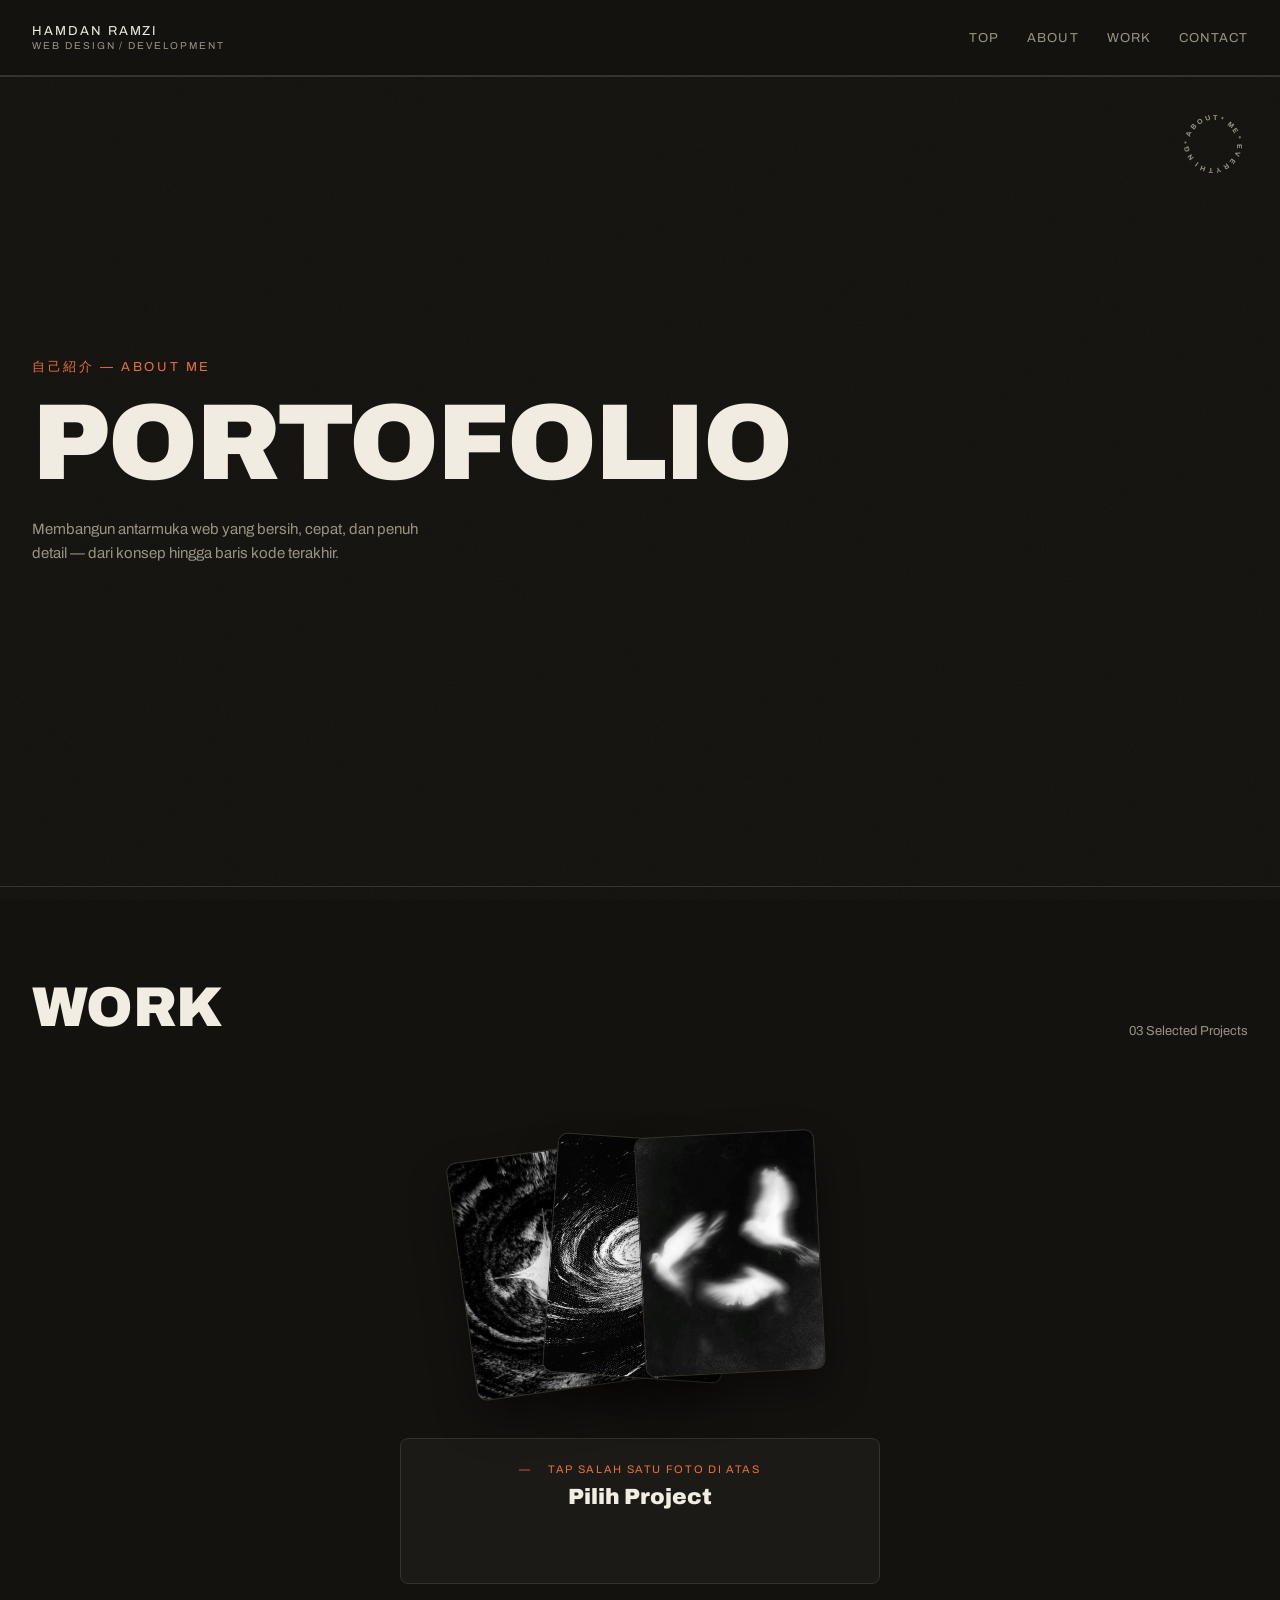
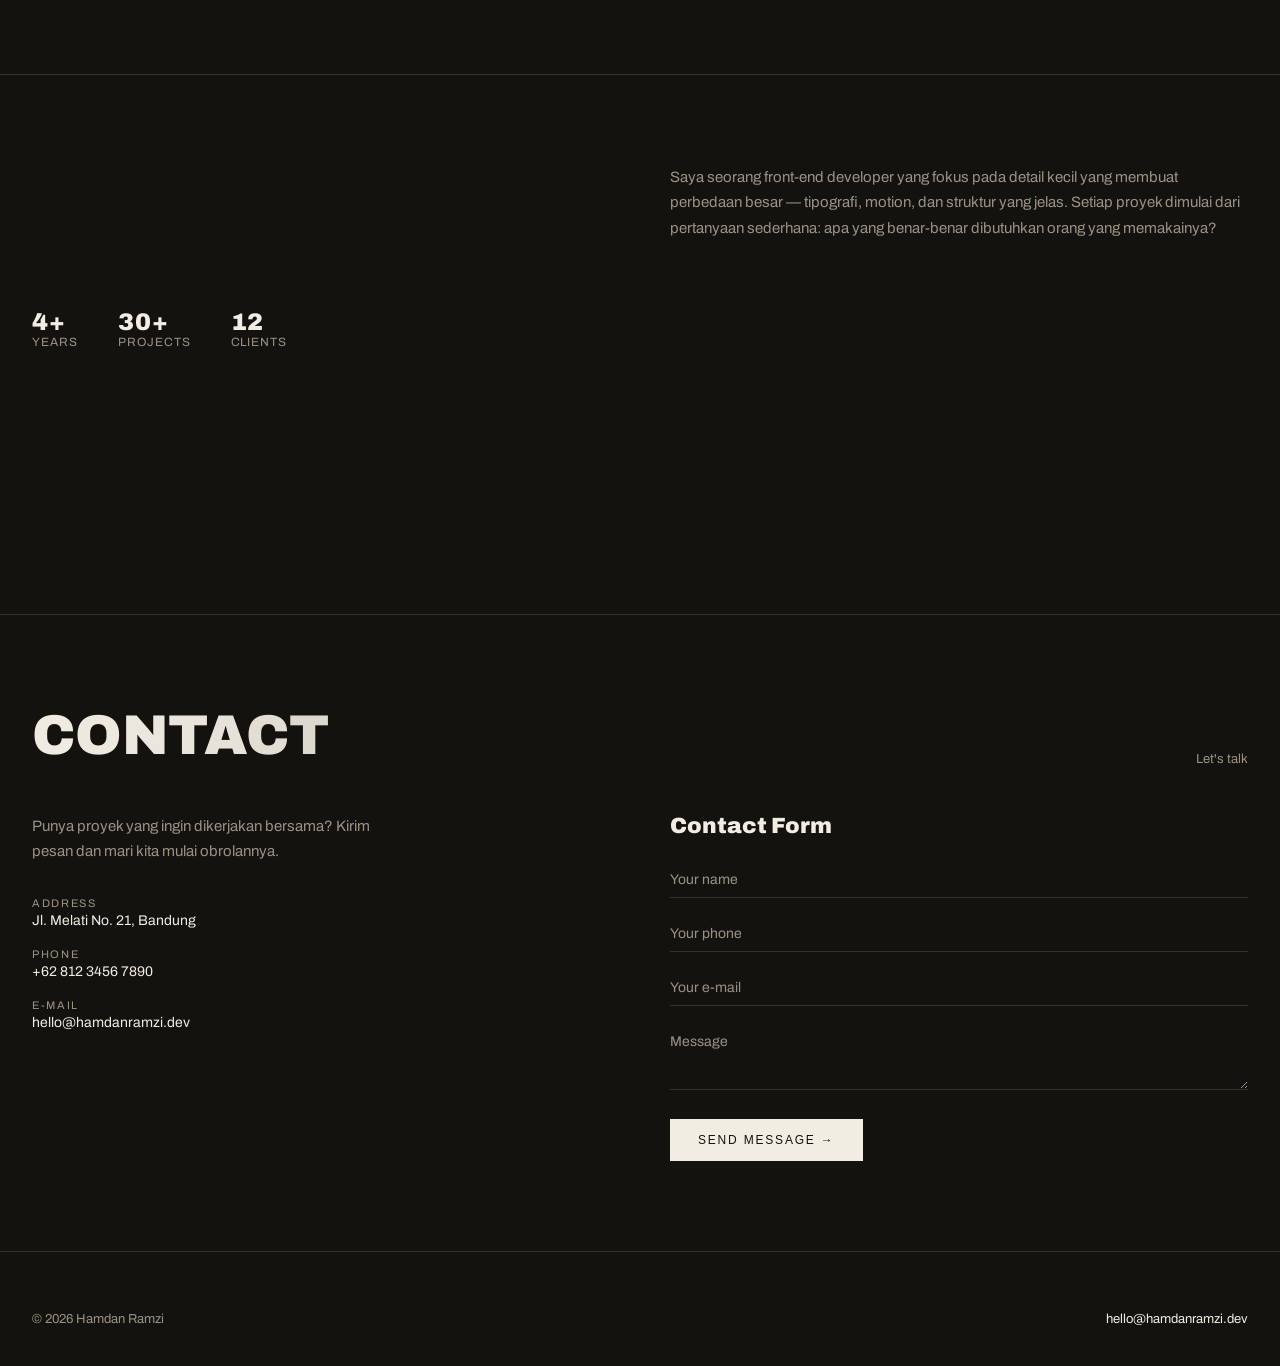
==== index.html @ 21cfcdb8 "Update index.html" ====
<!DOCTYPE html>
<html lang="id">
<head>
<meta charset="UTF-8">
<meta name="viewport" content="width=device-width, initial-scale=1.0">
<title>Portofolio — Hamdan Ramzi</title>
<link rel="stylesheet" href="style.css">
<script src="https://cdnjs.cloudflare.com/ajax/libs/gsap/3.12.5/gsap.min.js"></script>
<script src="splittext.js"></script>
</head>
<body>
<div class="noise"></div>

<header>
  <div class="logo">HAMDAN RAMZI<span>Web Design / Development</span></div>
  <nav>
    <a href="#top">Top</a>
    <a href="#about">About</a>
    <a href="#work">Work</a>
    <a href="#contact">Contact</a>
  </nav>
</header>

<main>

<section id="top" class="hero">
  <div class="circular-text" id="heroCircular"></div>
  <div class="kicker">自己紹介 — About Me</div>
  <h1 id="splitPortofolio">PORTOFOLIO</h1>
  <p>Membangun antarmuka web yang bersih, cepat, dan penuh detail — dari konsep hingga baris kode terakhir.</p>
</section>

<section id="work">
  <div class="section-head">
    <h2 id="splitWork">WORK</h2>
    <div class="count">03 Selected Projects</div>
  </div>

  <div class="bounceCardsContainer">
    <div class="card" data-title="Nootspaces" data-desc="Media website untuk mendokumentasikan pemikiran dan ide, dengan estetika modern yang mencerminkan gaya media minimalis." data-year="2026" data-type="Design & Development">
      <img class="image" src="1.jpg" alt="Nootspaces">
    </div>
    <div class="card" data-title="Studio Archive" data-desc="Arsip proyek studio, disusun rapi dengan navigasi yang jelas dan fokus pada tipografi." data-year="2025" data-type="Development">
      <img class="image" src="2.jpg" alt="Studio Archive">
    </div>
    <div class="card" data-title="Monoline" data-desc="Eksplorasi desain visual bertema garis tunggal (monoline), sederhana dan penuh detail." data-year="2025" data-type="Design">
      <img class="image" src="3.jpg" alt="Monoline">
    </div>
  </div>

  <div class="work-caption" id="workCaption">
    <div class="wc-meta">
      <span id="wcYear">—</span>
      <span id="wcType">Tap salah satu foto di atas</span>
    </div>
    <h3 id="wcTitle">Pilih Project</h3>
    <p id="wcDesc" class="typewrite"></p>
  </div>
</section>

<section id="about" class="about">
  <div>
    <div class="big-num" id="splitNum">23</div>
    <div class="about-stats">
      <div><strong>4+</strong>Years</div>
      <div><strong>30+</strong>Projects</div>
      <div><strong>12</strong>Clients</div>
    </div>
  </div>
  <p>Saya seorang front-end developer yang fokus pada detail kecil yang membuat perbedaan besar — tipografi, motion, dan struktur yang jelas. Setiap proyek dimulai dari pertanyaan sederhana: apa yang benar-benar dibutuhkan orang yang memakainya?</p>
</section>

<section id="contact">
  <div class="section-head">
    <h2 id="splitContact">CONTACT</h2>
    <div class="count">Let's talk</div>
  </div>
  <div class="contact-grid">
    <div>
      <p class="desc">Punya proyek yang ingin dikerjakan bersama? Kirim pesan dan mari kita mulai obrolannya.</p>
      <div class="info-block"><label>Address</label><div>Jl. Melati No. 21, Bandung</div></div>
      <div class="info-block"><label>Phone</label><div>+62 812 3456 7890</div></div>
      <div class="info-block"><label>E-mail</label><div>hello@hamdanramzi.dev</div></div>
    </div>
    <div class="form">
      <h3>Contact Form</h3>
      <form action="#" method="post">
        <div class="field"><input type="text" name="name" placeholder="Your name"></div>
        <div class="field"><input type="tel" name="phone" placeholder="Your phone"></div>
        <div class="field"><input type="email" name="email" placeholder="Your e-mail"></div>
        <div class="field"><textarea name="message" rows="3" placeholder="Message"></textarea></div>
        <button type="submit" class="send-btn">Send Message →</button>
      </form>
    </div>
  </div>
</section>

</main>

<footer>
  <div>© 2026 Hamdan Ramzi</div>
  <a href="mailto:hello@hamdanramzi.dev">hello@hamdanramzi.dev</a>
</footer>

<script src="animasi.js"></script>
<script src="typetext.js"></script>
<script src="circulartext.js"></script>
<script>
  initBounceCards('.bounceCardsContainer', {
    transformStyles: [
      'rotate(-8deg) translate(-90px)',
      'rotate(4deg) translate(0px)',
      'rotate(-3deg) translate(90px)'
    ]
  });

  initCircularText('#heroCircular', {
    text: "EVERYTHING*ABOUT*ME*",
    spinDuration: 20,
    onHover: "speedUp",
    radius: 30
  });

  initSplitText('#splitPortofolio, #splitNum, #splitWork, #splitContact', {
    delay: 50,
    duration: 1.25,
    ease: 'power3.out',
    from: { opacity: 0, y: 40 },
    to: { opacity: 1, y: 0 },
    threshold: 0.1
  });

  document.querySelectorAll('.bounceCardsContainer .card').forEach(function (card) {
    card.addEventListener('click', function () {
      document.getElementById('wcTitle').textContent = card.dataset.title;
      document.getElementById('wcYear').textContent = card.dataset.year;
      document.getElementById('wcType').textContent = card.dataset.type;
      typeOnce(document.getElementById('wcDesc'), card.dataset.desc, 25);
    });
  });
</script>

</body>
</html>
---- style.css ----
@import url('https://fonts.googleapis.com/css2?family=Archivo:wght@400;600;700;900&display=swap');

* { margin:0; padding:0; box-sizing:border-box; }

:root{
  --bg: #14120f;
  --bg-soft: #1c1a16;
  --ink: #f2ede3;
  --ink-dim: #9a9384;
  --accent: #e8703a;
  --line: #35322b;
}

html{ scroll-behavior: smooth; }

body{
  background: var(--bg);
  color: var(--ink);
  font-family: 'Archivo', sans-serif;
  overflow-x:hidden;
}

.noise{
  position:fixed; inset:0; pointer-events:none; opacity:.04; z-index:1;
  background-image: url("data:image/svg+xml,%3Csvg xmlns='http://www.w3.org/2000/svg'%3E%3Cfilter id='n'%3E%3CfeTurbulence type='fractalNoise' baseFrequency='0.9' numOctaves='2'/%3E%3C/filter%3E%3Crect width='100%25' height='100%25' filter='url(%23n)'/%3E%3C/svg%3E");
}

header{
  position:sticky; top:0; z-index:10;
  display:flex; justify-content:space-between; align-items:center;
  padding: 24px 32px;
  background: rgba(20,18,15,0.85);
  backdrop-filter: blur(8px);
  border-bottom:1px solid var(--line);
}

.logo{
  font-size:13px; letter-spacing:.15em; text-transform:uppercase;
}
.logo span{ display:block; font-size:10px; color:var(--ink-dim); margin-top:2px; }

nav{ display:flex; gap:28px; }
nav a{
  color: var(--ink-dim); text-decoration:none; font-size:13px;
  letter-spacing:.08em; text-transform:uppercase;
  transition: color .25s;
}
nav a:hover, nav a.active{ color: var(--accent); }

.hero{
  min-height: 90vh;
  display:flex; flex-direction:column; justify-content:center;
  padding: 40px 32px 80px;
  position:relative;
}

.hero .kicker{
  color: var(--accent); font-size:13px; letter-spacing:.2em;
  text-transform:uppercase; margin-bottom:18px;
}

.hero h1{
  font-family:'Archivo', sans-serif;
  font-weight: 900;
  font-size: clamp(48px, 12vw, 108px);
  line-height: 0.92;
  letter-spacing: -.02em;
  color: var(--ink);
}
.hero h1 em{
  font-style:normal; color: var(--accent);
}

.hero p{
  margin-top: 24px;
  max-width: 420px;
  color: var(--ink-dim);
  font-size: 15px;
  line-height:1.6;
}

main section{ padding: 90px 32px; border-top:1px solid var(--line); min-height: 60vh; }

.section-head{
  display:flex; justify-content:space-between; align-items:flex-end;
  margin-bottom: 48px;
}
.section-head h2{
  font-family:'Archivo', sans-serif;
  font-weight: 900;
  font-size: clamp(36px, 6vw, 56px);
  letter-spacing:-.01em;
}
.section-head .count{
  color: var(--ink-dim); font-size:13px;
}

.work-grid{
  display:grid; gap: 1px; background: var(--line);
  border:1px solid var(--line);
}

.work-item{
  background: var(--bg);
  padding: 32px;
  display:grid;
  grid-template-columns: 100px 60px 1fr 140px;
  align-items:center;
  gap: 24px;
  cursor:pointer;
  transition: background .3s;
  text-decoration:none;
  color: var(--ink);
}
.work-item:hover{ background: var(--bg-soft); }
.work-item:hover .work-title{ color: var(--accent); transform: translateX(6px); }
.work-item:hover .arrow{ opacity:1; transform:translateX(0); }

.work-num{ color: var(--ink-dim); font-size:13px; }
.work-title{
  font-size: clamp(20px, 3vw, 30px);
  transition: all .3s;
}
.work-meta{
  color: var(--ink-dim); font-size:12px; text-align:right;
  letter-spacing:.05em;
}
.arrow{ opacity:0; transform:translateX(-6px); transition: all .3s; display:inline-block; margin-left:6px; }

.work-thumb{
  width: 100px; height: 70px; object-fit: cover;
  border-radius: 3px; border: 1px solid var(--line);
}
.work-info{ display: contents; }

.about{
  display:grid;
  grid-template-columns: 1fr 1fr;
  gap: 60px;
  align-items:start;
}
.about .big-num{
  font-family:'Archivo', sans-serif;
  font-weight: 900;
  font-size: 140px;
  color: var(--accent);
  line-height:0.8;
}
.about p{ color: var(--ink-dim); line-height:1.7; font-size:15px; }
.about-stats{
  display:flex; gap:40px; margin-top:32px;
}
.about-stats div{ font-size:12px; color:var(--ink-dim); text-transform:uppercase; letter-spacing:.08em; }
.about-stats strong{ display:block; color:var(--ink); font-size:24px; font-family:'Archivo',sans-serif; font-weight:900; }

/* Contact form */
.contact-grid{
  display:grid; grid-template-columns:1fr 1fr; gap:60px; align-items:start;
}
.contact-grid p.desc{ color:var(--ink-dim); line-height:1.7; font-size:15px; max-width:380px; margin-bottom:32px; }
.info-block{ margin-bottom:20px; }
.info-block label{ font-size:11px; letter-spacing:.15em; color:var(--ink-dim); text-transform:uppercase; display:block; margin-bottom:4px; }
.info-block div{ font-size:14px; }

.form h3{ font-size:22px; font-weight:900; margin-bottom:24px; }
.field{ margin-bottom:18px; }
.field input, .field textarea{
  width:100%; background:transparent; border:none; border-bottom:1px solid var(--line);
  color: var(--ink); font-family:'Archivo',sans-serif; font-size:14px; padding:10px 0;
  outline:none;
}
.field input::placeholder, .field textarea::placeholder{ color: var(--ink-dim); }
.field input:focus, .field textarea:focus{ border-color: var(--accent); }
.send-btn{
  margin-top:8px; background: var(--ink); color: var(--bg); border:none;
  padding:14px 28px; font-size:12px; letter-spacing:.15em; text-transform:uppercase;
  cursor:pointer; transition: background .25s;
}
.send-btn:hover{ background: var(--accent); }

footer{
  padding: 60px 32px 40px;
  display:flex; justify-content:space-between; align-items:center;
  color: var(--ink-dim); font-size:13px;
  border-top:1px solid var(--line);
}
footer a{ color: var(--ink); text-decoration:none; }

/* Bounce cards showcase */
.bounceCardsContainer{
  position: relative;
  margin: 80px auto 40px;
  height: 280px;
}
.bounceCardsContainer .card{
  position: absolute;
  top: 50%; left: 50%;
  width: 180px; height: 240px;
  margin-top: -120px; margin-left: -90px;
  border-radius: 10px;
  overflow: hidden;
  box-shadow: 0 20px 40px rgba(0,0,0,.4);
  cursor: pointer;
  border: 1px solid var(--line);
}
.bounceCardsContainer .card .image{
  width: 100%; height: 100%; object-fit: cover; display: block;
}

/* Work caption */
.work-caption{
  max-width: 480px;
  margin: 20px auto 0;
  text-align: center;
  padding: 24px;
  border: 1px solid var(--line);
  border-radius: 8px;
  background: var(--bg-soft);
}
.wc-meta{
  display: flex;
  justify-content: center;
  gap: 16px;
  font-size: 11px;
  letter-spacing: .15em;
  text-transform: uppercase;
  color: var(--accent);
  margin-bottom: 10px;
}
.work-caption h3{
  font-size: 22px;
  font-weight: 900;
  margin-bottom: 8px;
}
.work-caption p{
  font-size: 13px;
  color: var(--ink-dim);
  line-height: 1.6;
}

/* Typewrite */
.typewrite{
  min-height: 3.2em;
}
.typewrite .cursor{
  display: inline-block;
  margin-left: 2px;
  animation: blink 0.7s step-end infinite;
}
@keyframes blink{
  50% { opacity: 0; }
}

/* Circular spinning text */
.circular-text{
  position: absolute;
  top: 32px;
  right: 32px;
  width: 70px;
  height: 70px;
  z-index: 5;
}
.circular-text span{
  position: absolute;
  top: 50%;
  left: 50%;
  font-size: 7px;
  font-weight: 700;
  letter-spacing: .05em;
  color: var(--ink-dim);
  text-transform: uppercase;
  transform-origin: 0 0;
}
.circular-text .ct-spin{
  position: relative;
  width: 100%;
  height: 100%;
  animation: ct-rotate linear infinite;
  animation-duration: 20s;
  transition: animation-duration 0.3s ease;
}
@keyframes ct-rotate{
  from { transform: rotate(0deg); }
  to { transform: rotate(360deg); }
}

@media (max-width: 640px){
  .about{ grid-template-columns:1fr; }
  .contact-grid{ grid-template-columns:1fr; }
  .work-item{ grid-template-columns: 70px 1fr; }
  .work-thumb{ width: 70px; height: 50px; }
  .work-num{ display:none; }
  .work-meta{ display:none; }
   nav{ display:none; }
  .bounceCardsContainer{ height: 200px; }
  .bounceCardsContainer .card{ width: 130px; height: 170px; margin-top: -85px; margin-left: -65px; }
  .circular-text{ top: 20px; right: 20px; width: 55px; height: 55px; }
  .circular-text span{ font-size: 6px; }
.circular-text{ top: 20px; right: 20px; width...
.circular-text span{ font-size: 6px; }
}.
  .split-char{
  display: inline-block;
  will-change: transform, opacity;
  }
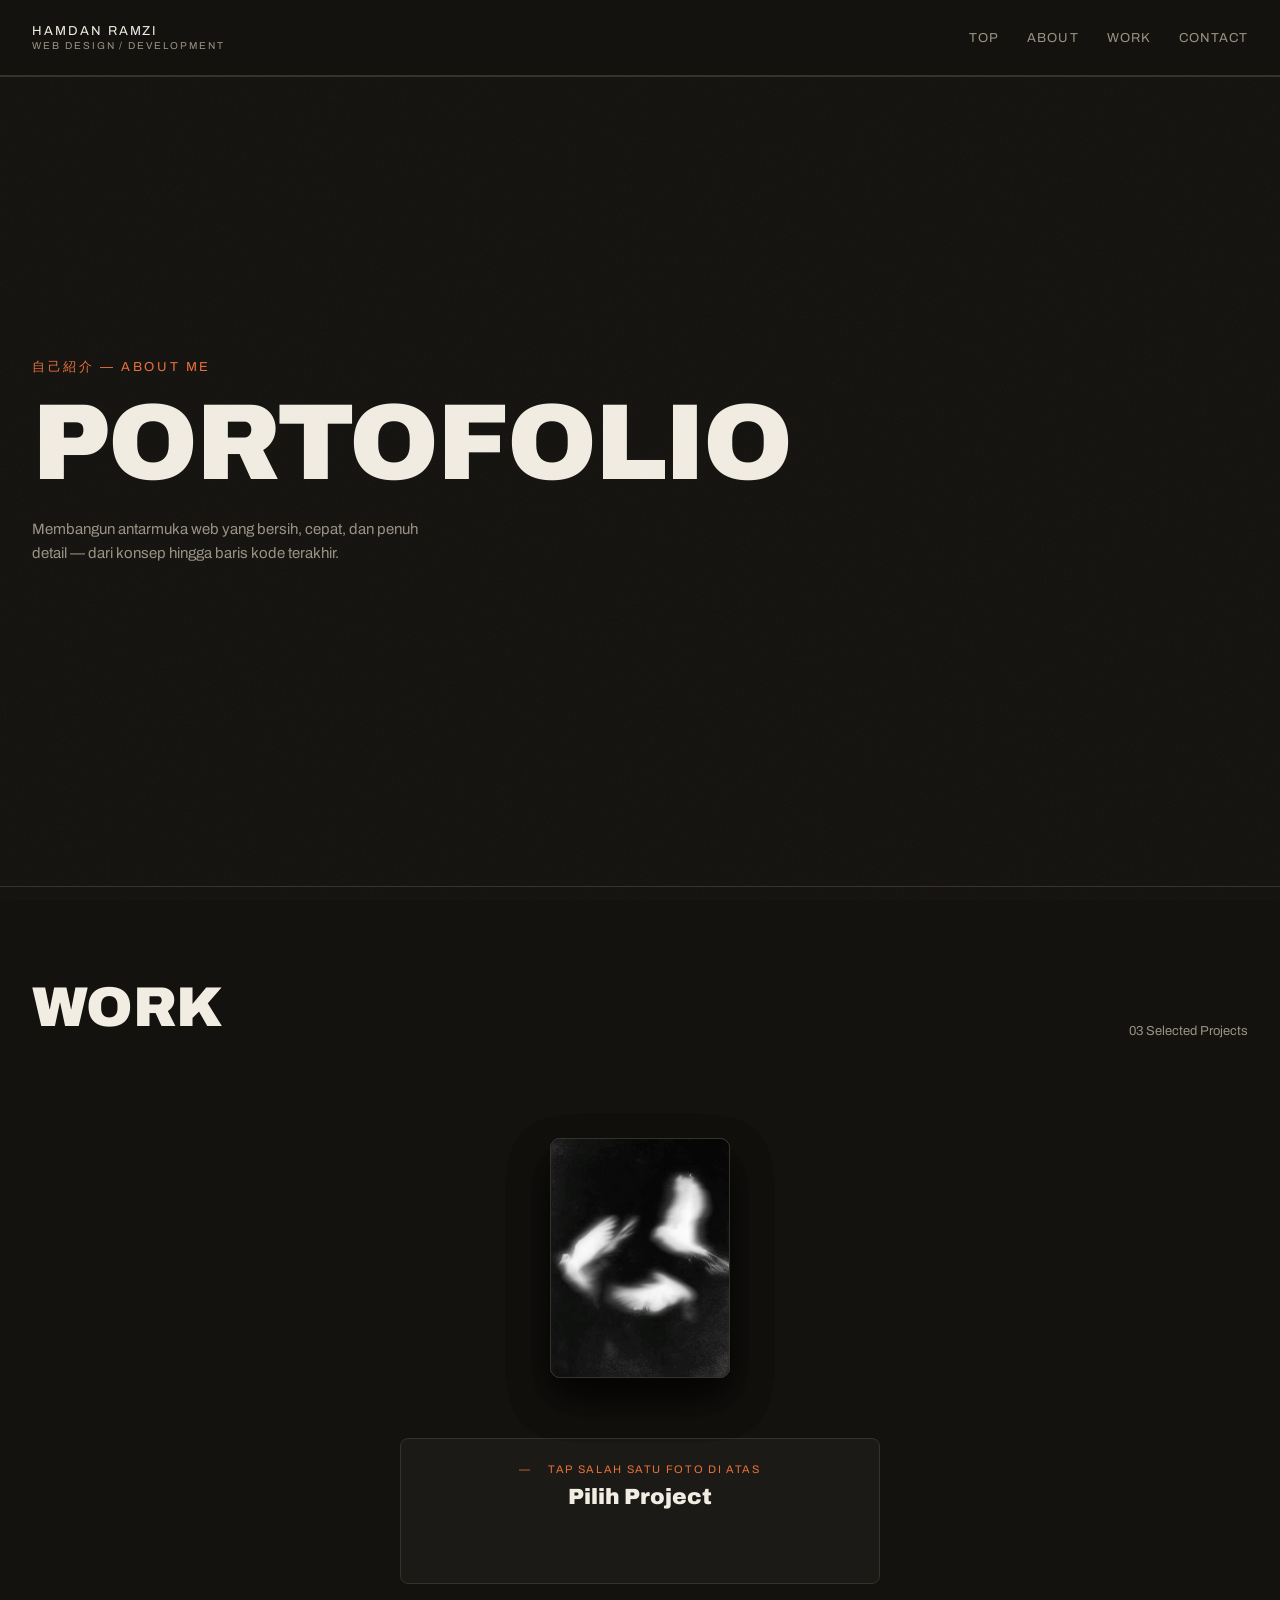
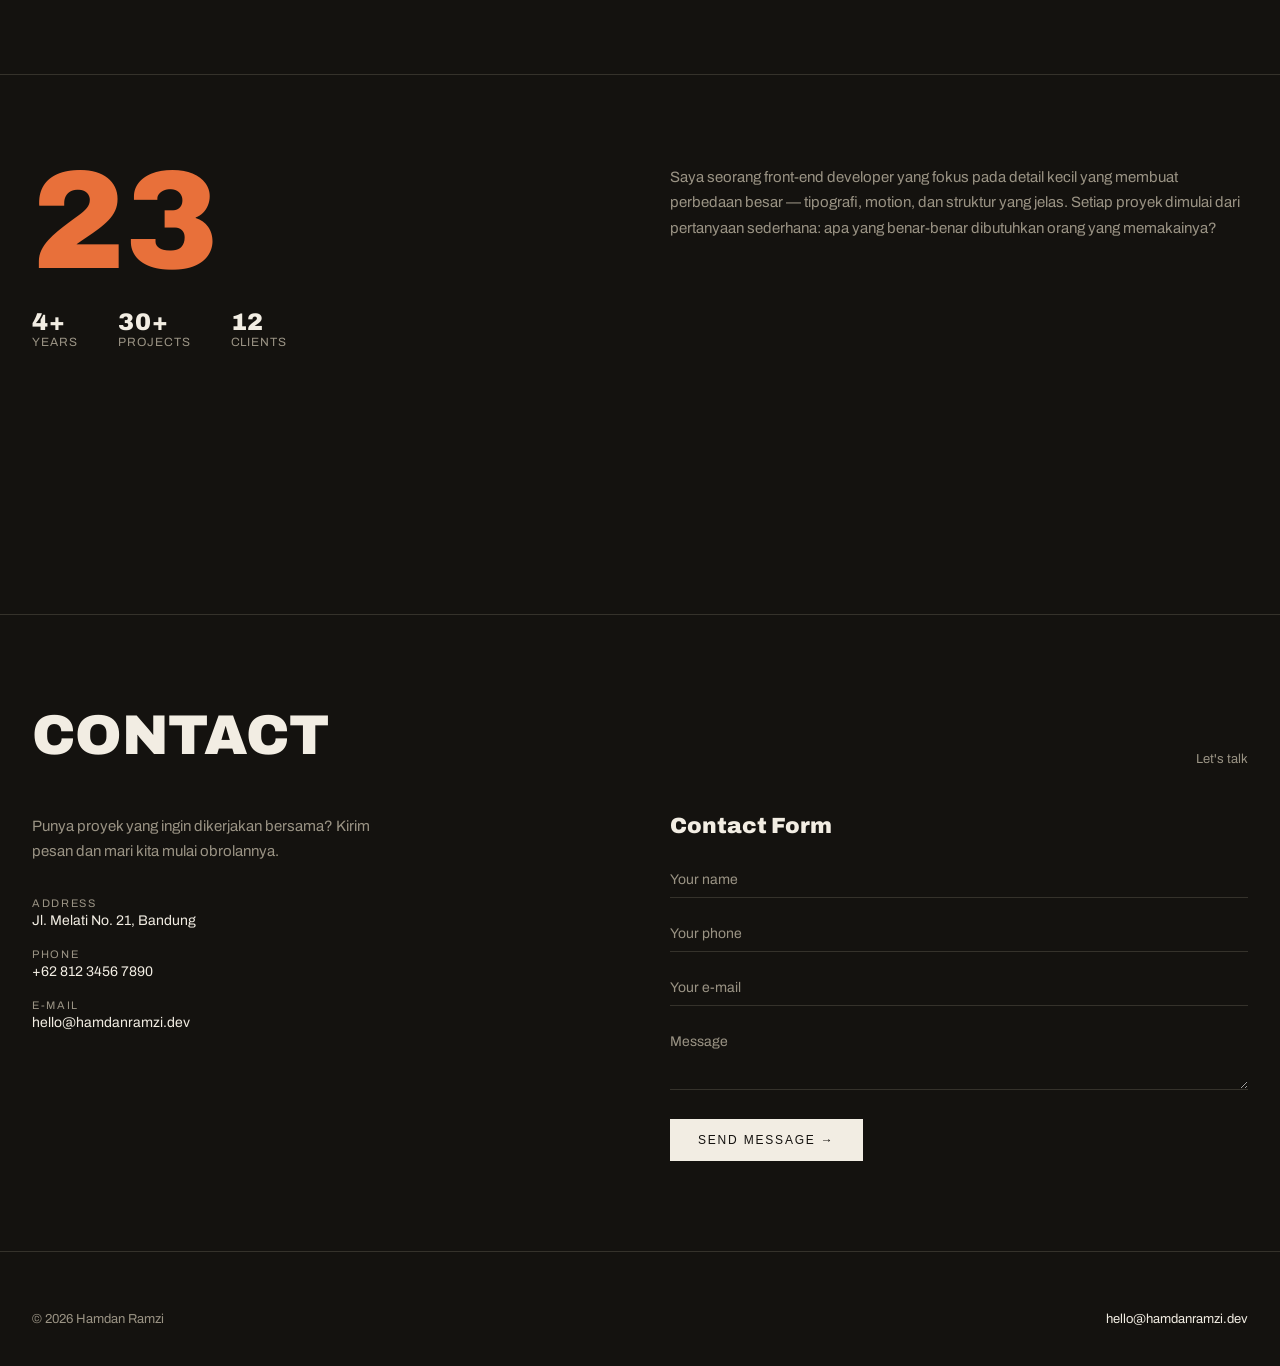
==== commit c34ab4de: "Update index.html" ====
--- a/index.html
+++ b/index.html
@@ -122,12 +122,14 @@
   });
 
   initSplitText('#splitPortofolio, #splitNum, #splitWork, #splitContact', {
-    delay: 50,
-    duration: 1.25,
-    ease: 'power3.out',
-    from: { opacity: 0, y: 40 },
-    to: { opacity: 1, y: 0 },
-    threshold: 0.1
+  delay: 50,
+  duration: 1.25,
+  ease: 'power3.out',
+  from: { opacity: 0, y: 40 },
+  to: { opacity: 1, y: 0 },
+  threshold: 0.1,
+  rootMargin: '0px'
+});
   });
 
   document.querySelectorAll('.bounceCardsContainer .card').forEach(function (card) {
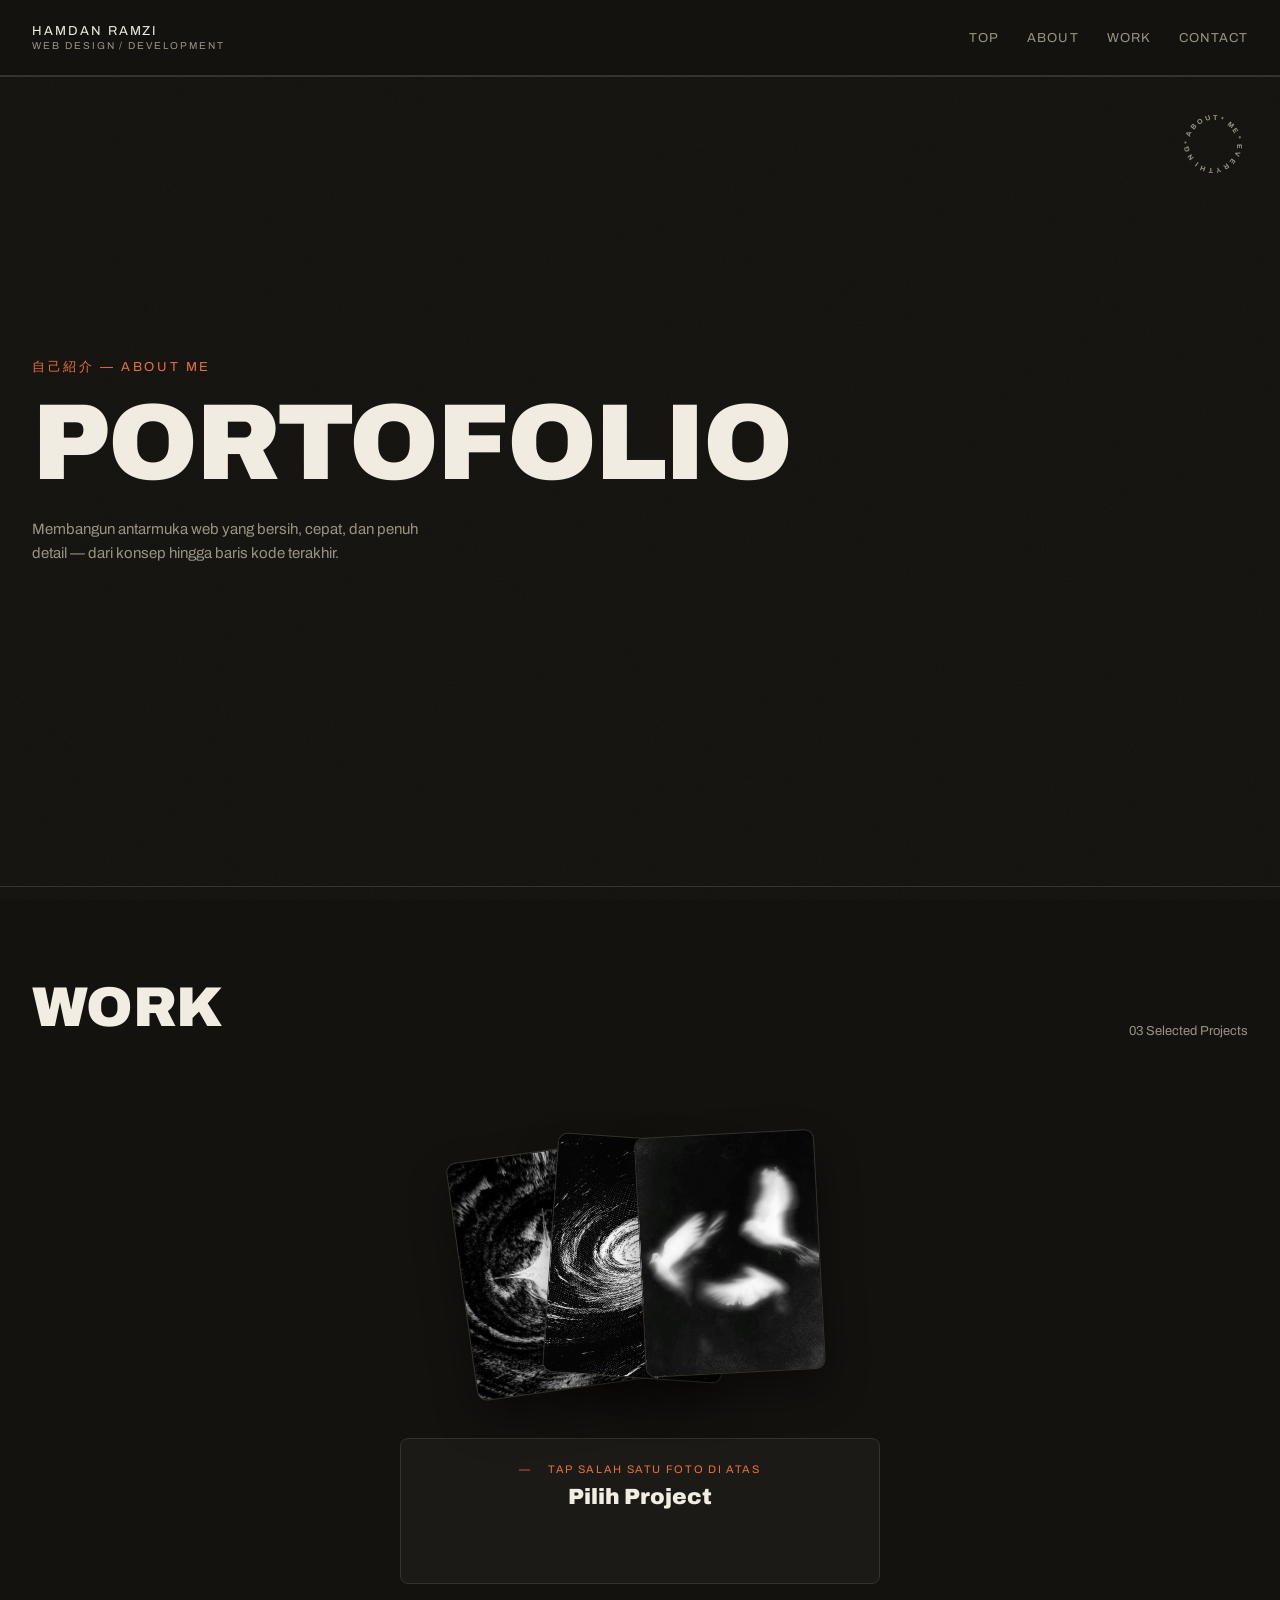
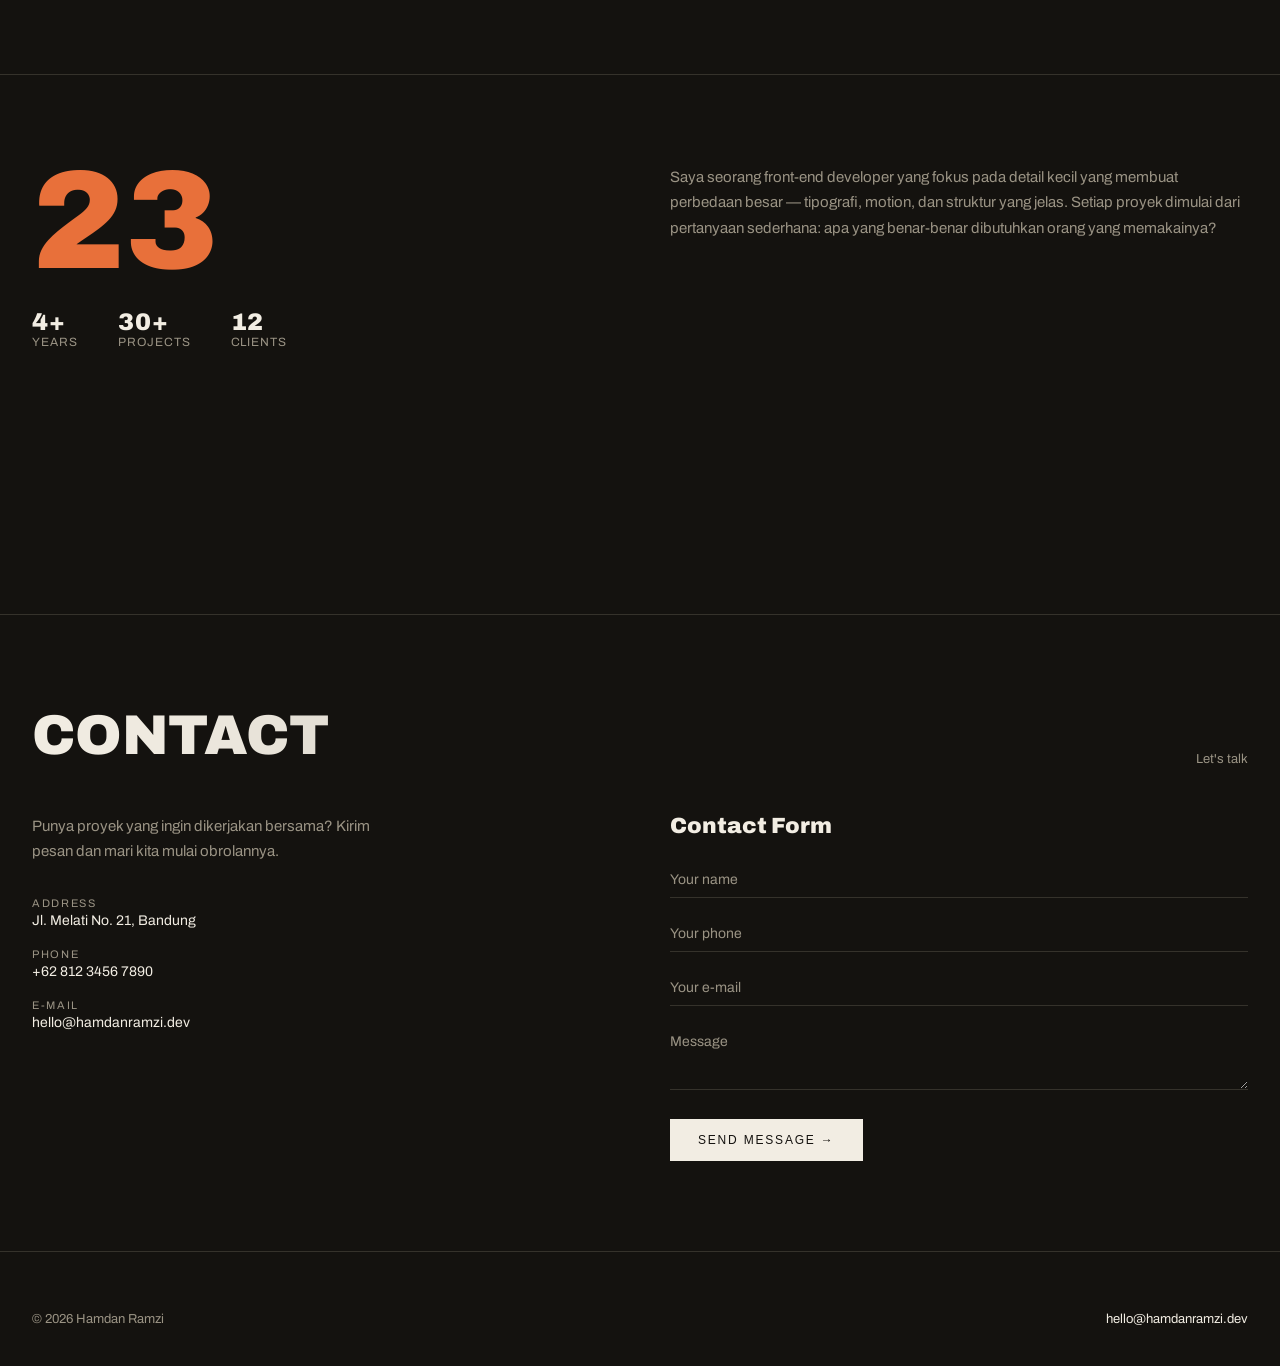
==== commit edc1b3dc: "Update index.html" ====
--- a/index.html
+++ b/index.html
@@ -122,14 +122,13 @@
   });
 
   initSplitText('#splitPortofolio, #splitNum, #splitWork, #splitContact', {
-  delay: 50,
-  duration: 1.25,
-  ease: 'power3.out',
-  from: { opacity: 0, y: 40 },
-  to: { opacity: 1, y: 0 },
-  threshold: 0.1,
-  rootMargin: '0px'
-});
+    delay: 50,
+    duration: 1.25,
+    ease: 'power3.out',
+    from: { opacity: 0, y: 40 },
+    to: { opacity: 1, y: 0 },
+    threshold: 0.1,
+    rootMargin: '0px'
   });
 
   document.querySelectorAll('.bounceCardsContainer .card').forEach(function (card) {
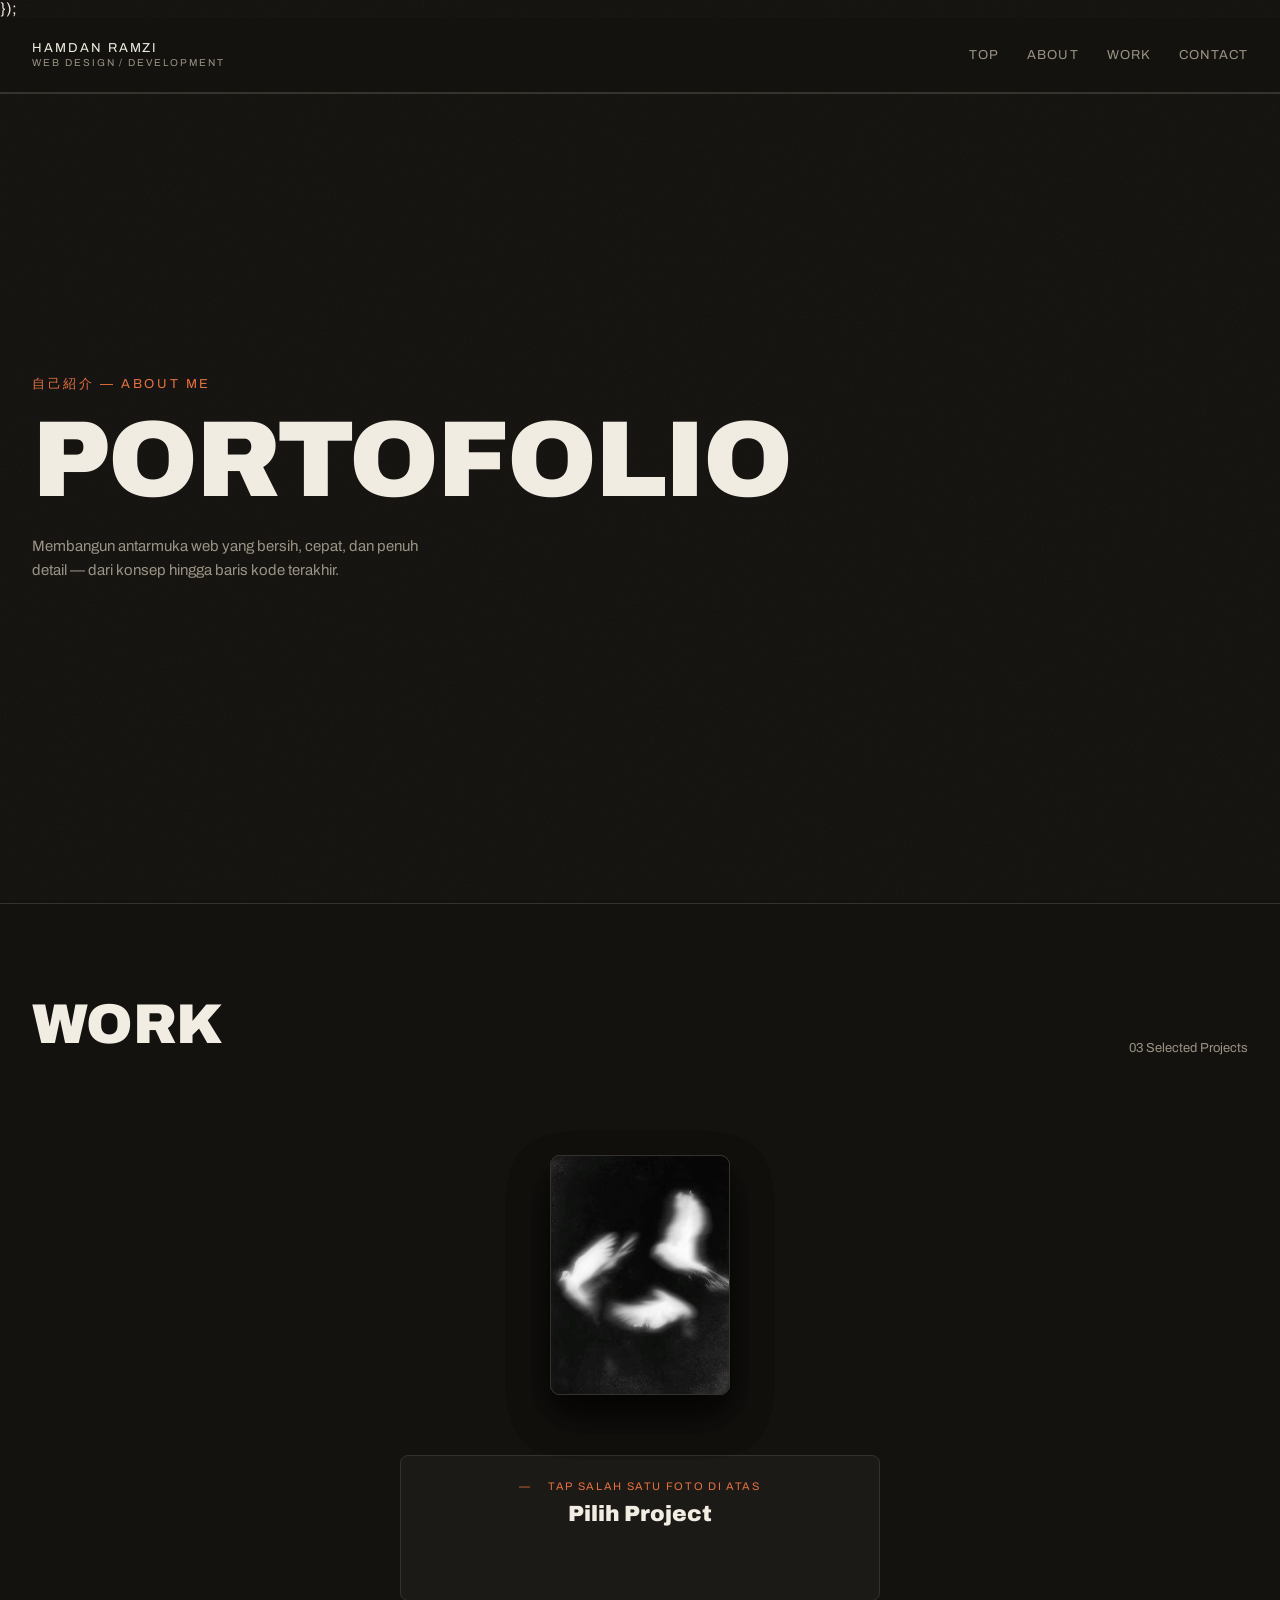
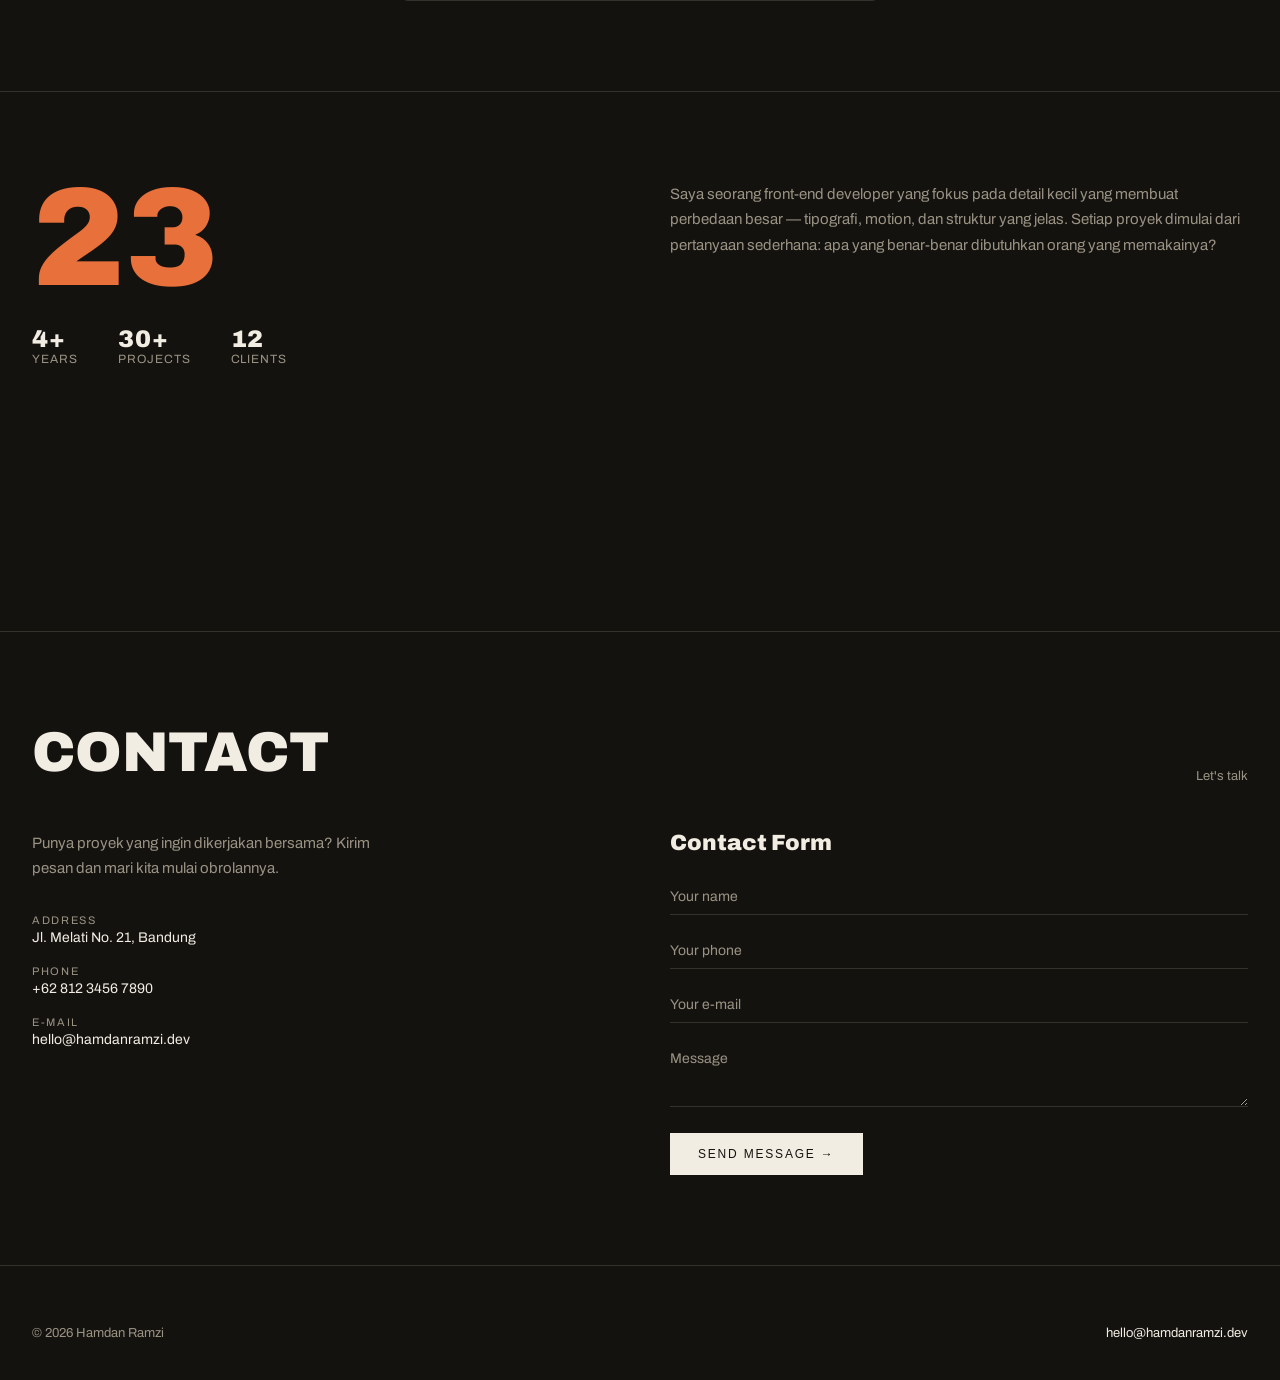
==== commit a07e3650: "Update index.html" ====
--- a/index.html
+++ b/index.html
@@ -1,4 +1,5 @@
-<!DOCTYPE html>
+
+});<!DOCTYPE html>
 <html lang="id">
 <head>
 <meta charset="UTF-8">
@@ -122,13 +123,14 @@
   });
 
   initSplitText('#splitPortofolio, #splitNum, #splitWork, #splitContact', {
-    delay: 50,
-    duration: 1.25,
-    ease: 'power3.out',
-    from: { opacity: 0, y: 40 },
-    to: { opacity: 1, y: 0 },
-    threshold: 0.1,
-    rootMargin: '0px'
+  delay: 50,
+  duration: 1.25,
+  ease: 'power3.out',
+  from: { opacity: 0, y: 60 },
+  to: { opacity: 1, y: 0 },
+  threshold: 0.1,
+  rootMargin: '0px'
+});
   });
 
   document.querySelectorAll('.bounceCardsContainer .card').forEach(function (card) {
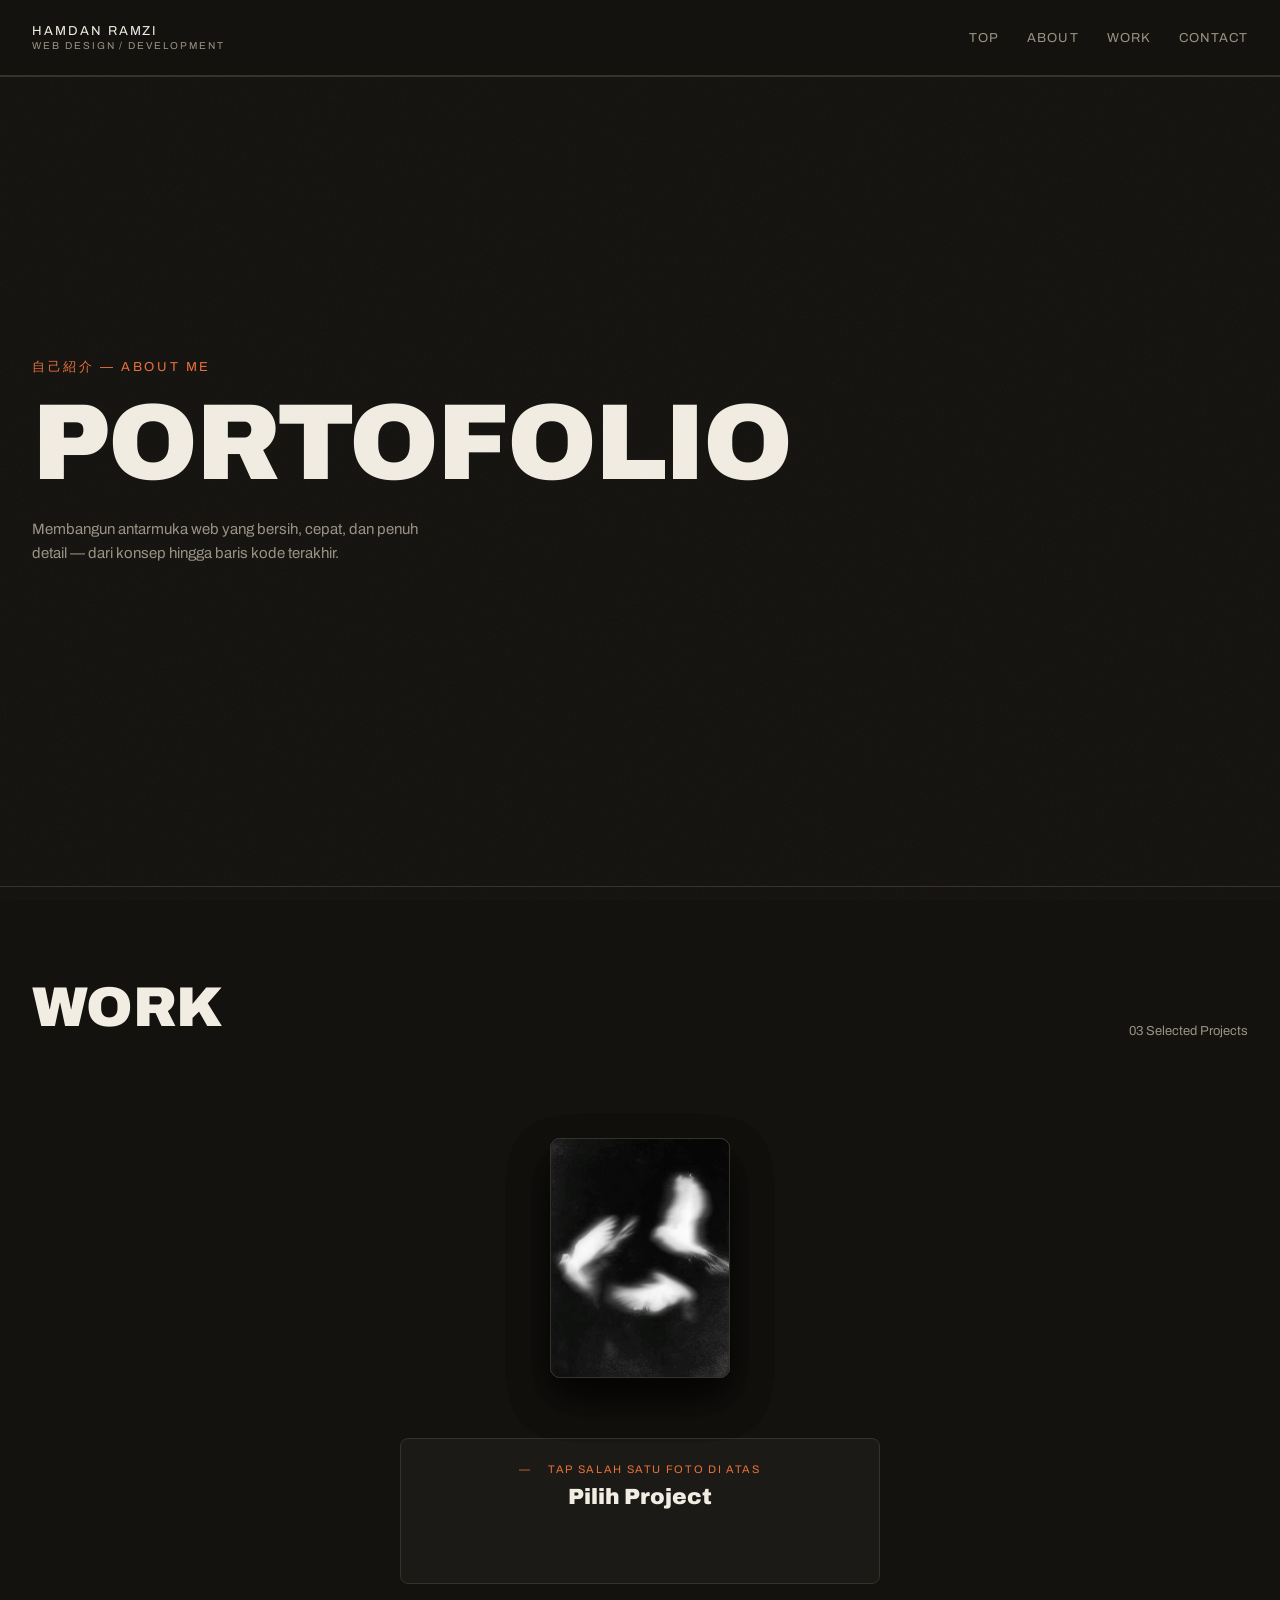
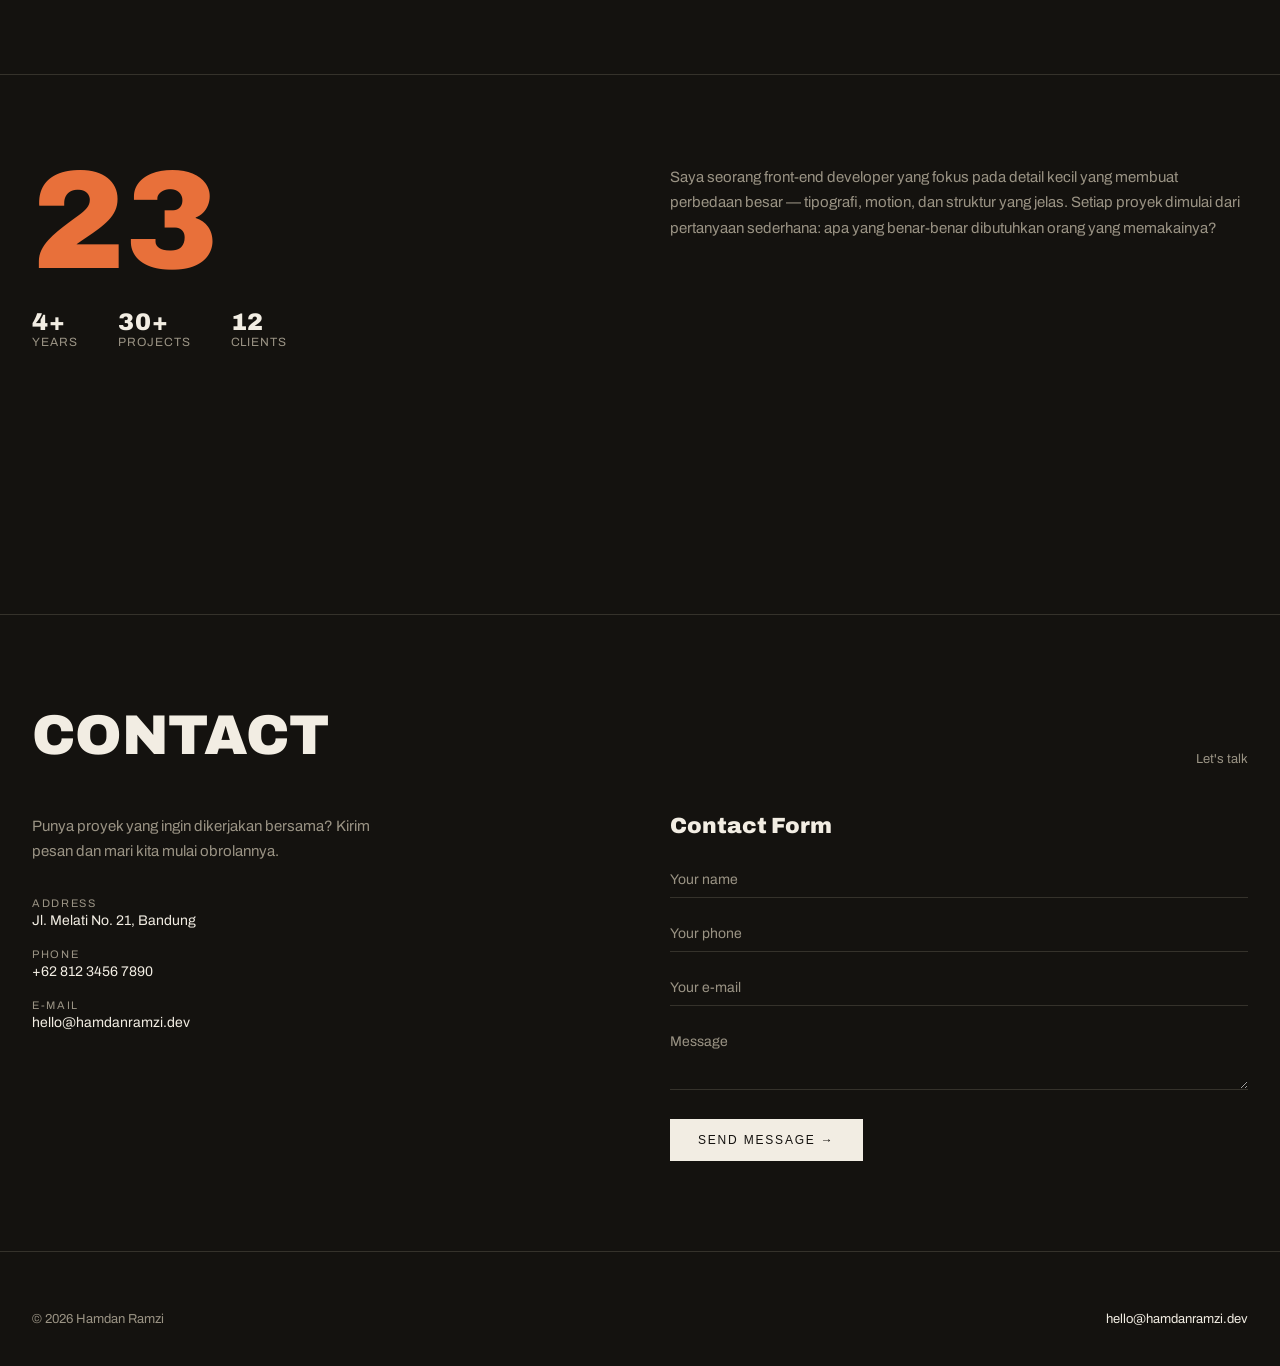
==== commit 35667be5: "Update index.html" ====
--- a/index.html
+++ b/index.html
@@ -1,5 +1,4 @@
-
-});<!DOCTYPE html>
+<!DOCTYPE html>
 <html lang="id">
 <head>
 <meta charset="UTF-8">
@@ -108,10 +107,10 @@
 <script src="circulartext.js"></script>
 <script>
   initBounceCards('.bounceCardsContainer', {
-    transformStyles: [
-      'rotate(-8deg) translate(-90px)',
-      'rotate(4deg) translate(0px)',
-      'rotate(-3deg) translate(90px)'
+    cardStyles: [
+      { rotation: -8, x: -90 },
+      { rotation: 4, x: 0 },
+      { rotation: -3, x: 90 }
     ]
   });
 
@@ -123,14 +122,13 @@
   });
 
   initSplitText('#splitPortofolio, #splitNum, #splitWork, #splitContact', {
-  delay: 50,
-  duration: 1.25,
-  ease: 'power3.out',
-  from: { opacity: 0, y: 60 },
-  to: { opacity: 1, y: 0 },
-  threshold: 0.1,
-  rootMargin: '0px'
-});
+    delay: 50,
+    duration: 1.25,
+    ease: 'power3.out',
+    from: { opacity: 0, y: 60 },
+    to: { opacity: 1, y: 0 },
+    threshold: 0.1,
+    rootMargin: '0px'
   });
 
   document.querySelectorAll('.bounceCardsContainer .card').forEach(function (card) {
@@ -138,10 +136,4 @@
       document.getElementById('wcTitle').textContent = card.dataset.title;
       document.getElementById('wcYear').textContent = card.dataset.year;
       document.getElementById('wcType').textContent = card.dataset.type;
-      typeOnce(document.getElementById('wcDesc'), card.dataset.desc, 25);
-    });
-  });
-</script>
-
-</body>
-</html>
+      typeOnce(document.g
--- a/style.css
+++ b/style.css
@@ -284,6 +284,12 @@
   to { transform: rotate(360deg); }
 }
 
+/* Split text char */
+.split-char{
+  display: inline-block;
+  will-change: transform, opacity;
+}
+
 @media (max-width: 640px){
   .about{ grid-template-columns:1fr; }
   .contact-grid{ grid-template-columns:1fr; }
@@ -291,15 +297,16 @@
   .work-thumb{ width: 70px; height: 50px; }
   .work-num{ display:none; }
   .work-meta{ display:none; }
-   nav{ display:none; }
   .bounceCardsContainer{ height: 200px; }
   .bounceCardsContainer .card{ width: 130px; height: 170px; margin-top: -85px; margin-left: -65px; }
   .circular-text{ top: 20px; right: 20px; width: 55px; height: 55px; }
   .circular-text span{ font-size: 6px; }
-.circular-text{ top: 20px; right: 20px; width...
-.circular-text span{ font-size: 6px; }
-}.
-  .split-char{
-  display: inline-block;
-  will-change: transform, opacity;
+  header{
+    flex-direction: column;
+    align-items: flex-start;
+    gap: 14px;
+    padding: 20px 20px;
   }
+  nav{ gap: 16px; }
+  nav a{ font-size: 11px; }
+}
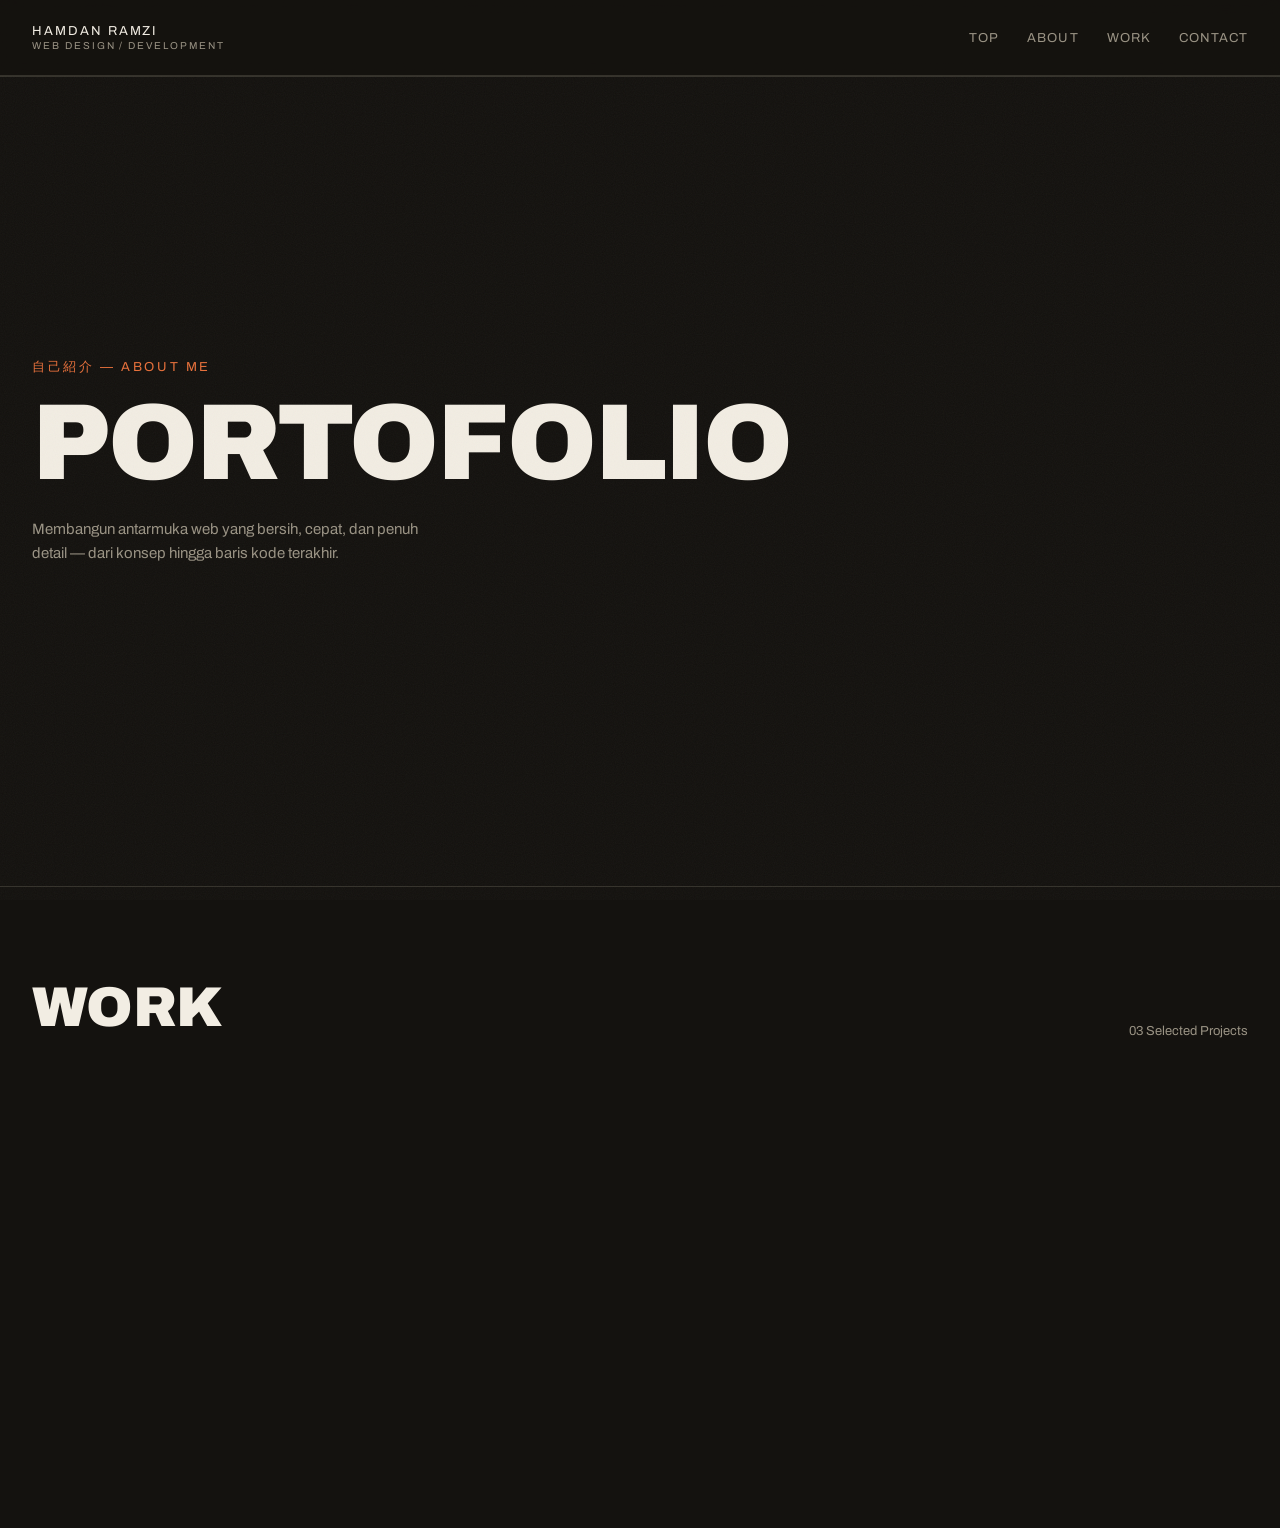
==== commit 160520bf: "Update index.html" ====
--- a/index.html
+++ b/index.html
@@ -37,103 +37,3 @@
   </div>
 
   <div class="bounceCardsContainer">
-    <div class="card" data-title="Nootspaces" data-desc="Media website untuk mendokumentasikan pemikiran dan ide, dengan estetika modern yang mencerminkan gaya media minimalis." data-year="2026" data-type="Design & Development">
-      <img class="image" src="1.jpg" alt="Nootspaces">
-    </div>
-    <div class="card" data-title="Studio Archive" data-desc="Arsip proyek studio, disusun rapi dengan navigasi yang jelas dan fokus pada tipografi." data-year="2025" data-type="Development">
-      <img class="image" src="2.jpg" alt="Studio Archive">
-    </div>
-    <div class="card" data-title="Monoline" data-desc="Eksplorasi desain visual bertema garis tunggal (monoline), sederhana dan penuh detail." data-year="2025" data-type="Design">
-      <img class="image" src="3.jpg" alt="Monoline">
-    </div>
-  </div>
-
-  <div class="work-caption" id="workCaption">
-    <div class="wc-meta">
-      <span id="wcYear">—</span>
-      <span id="wcType">Tap salah satu foto di atas</span>
-    </div>
-    <h3 id="wcTitle">Pilih Project</h3>
-    <p id="wcDesc" class="typewrite"></p>
-  </div>
-</section>
-
-<section id="about" class="about">
-  <div>
-    <div class="big-num" id="splitNum">23</div>
-    <div class="about-stats">
-      <div><strong>4+</strong>Years</div>
-      <div><strong>30+</strong>Projects</div>
-      <div><strong>12</strong>Clients</div>
-    </div>
-  </div>
-  <p>Saya seorang front-end developer yang fokus pada detail kecil yang membuat perbedaan besar — tipografi, motion, dan struktur yang jelas. Setiap proyek dimulai dari pertanyaan sederhana: apa yang benar-benar dibutuhkan orang yang memakainya?</p>
-</section>
-
-<section id="contact">
-  <div class="section-head">
-    <h2 id="splitContact">CONTACT</h2>
-    <div class="count">Let's talk</div>
-  </div>
-  <div class="contact-grid">
-    <div>
-      <p class="desc">Punya proyek yang ingin dikerjakan bersama? Kirim pesan dan mari kita mulai obrolannya.</p>
-      <div class="info-block"><label>Address</label><div>Jl. Melati No. 21, Bandung</div></div>
-      <div class="info-block"><label>Phone</label><div>+62 812 3456 7890</div></div>
-      <div class="info-block"><label>E-mail</label><div>hello@hamdanramzi.dev</div></div>
-    </div>
-    <div class="form">
-      <h3>Contact Form</h3>
-      <form action="#" method="post">
-        <div class="field"><input type="text" name="name" placeholder="Your name"></div>
-        <div class="field"><input type="tel" name="phone" placeholder="Your phone"></div>
-        <div class="field"><input type="email" name="email" placeholder="Your e-mail"></div>
-        <div class="field"><textarea name="message" rows="3" placeholder="Message"></textarea></div>
-        <button type="submit" class="send-btn">Send Message →</button>
-      </form>
-    </div>
-  </div>
-</section>
-
-</main>
-
-<footer>
-  <div>© 2026 Hamdan Ramzi</div>
-  <a href="mailto:hello@hamdanramzi.dev">hello@hamdanramzi.dev</a>
-</footer>
-
-<script src="animasi.js"></script>
-<script src="typetext.js"></script>
-<script src="circulartext.js"></script>
-<script>
-  initBounceCards('.bounceCardsContainer', {
-    cardStyles: [
-      { rotation: -8, x: -90 },
-      { rotation: 4, x: 0 },
-      { rotation: -3, x: 90 }
-    ]
-  });
-
-  initCircularText('#heroCircular', {
-    text: "EVERYTHING*ABOUT*ME*",
-    spinDuration: 20,
-    onHover: "speedUp",
-    radius: 30
-  });
-
-  initSplitText('#splitPortofolio, #splitNum, #splitWork, #splitContact', {
-    delay: 50,
-    duration: 1.25,
-    ease: 'power3.out',
-    from: { opacity: 0, y: 60 },
-    to: { opacity: 1, y: 0 },
-    threshold: 0.1,
-    rootMargin: '0px'
-  });
-
-  document.querySelectorAll('.bounceCardsContainer .card').forEach(function (card) {
-    card.addEventListener('click', function () {
-      document.getElementById('wcTitle').textContent = card.dataset.title;
-      document.getElementById('wcYear').textContent = card.dataset.year;
-      document.getElementById('wcType').textContent = card.dataset.type;
-      typeOnce(document.g
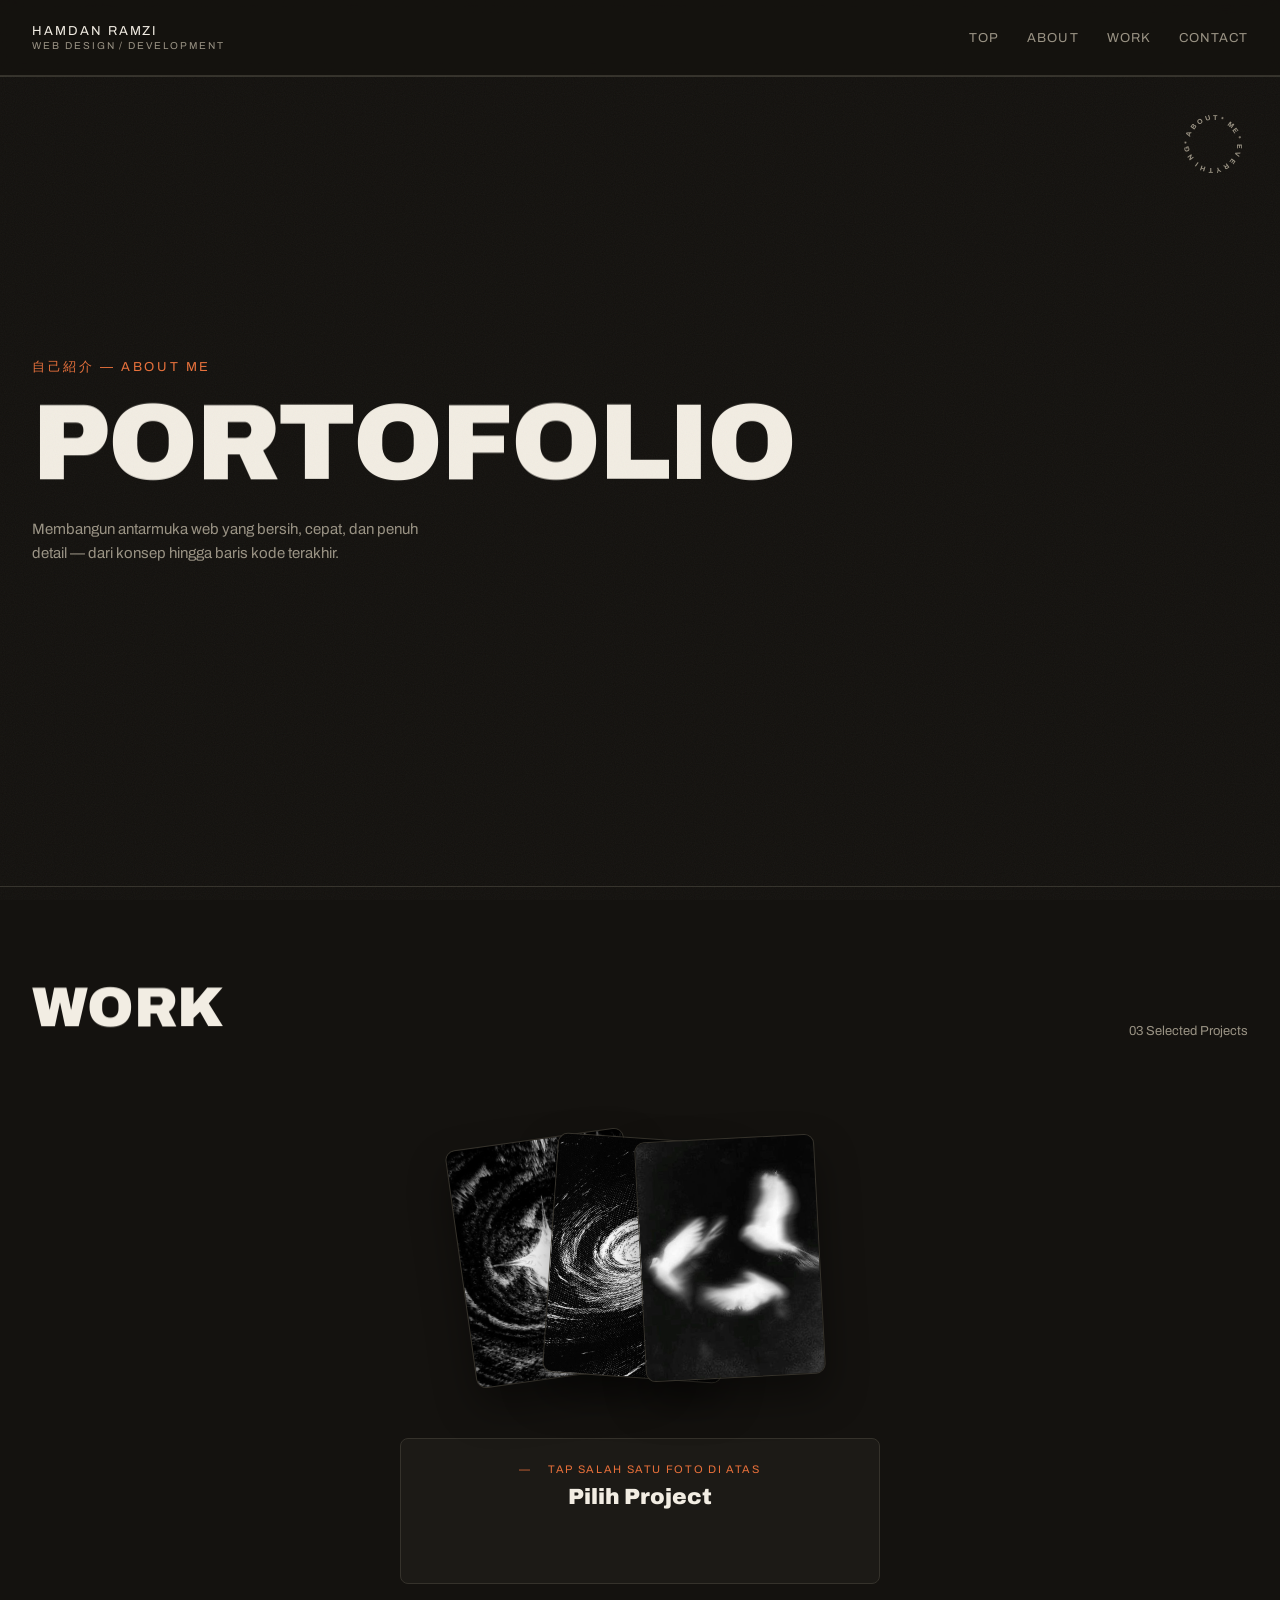
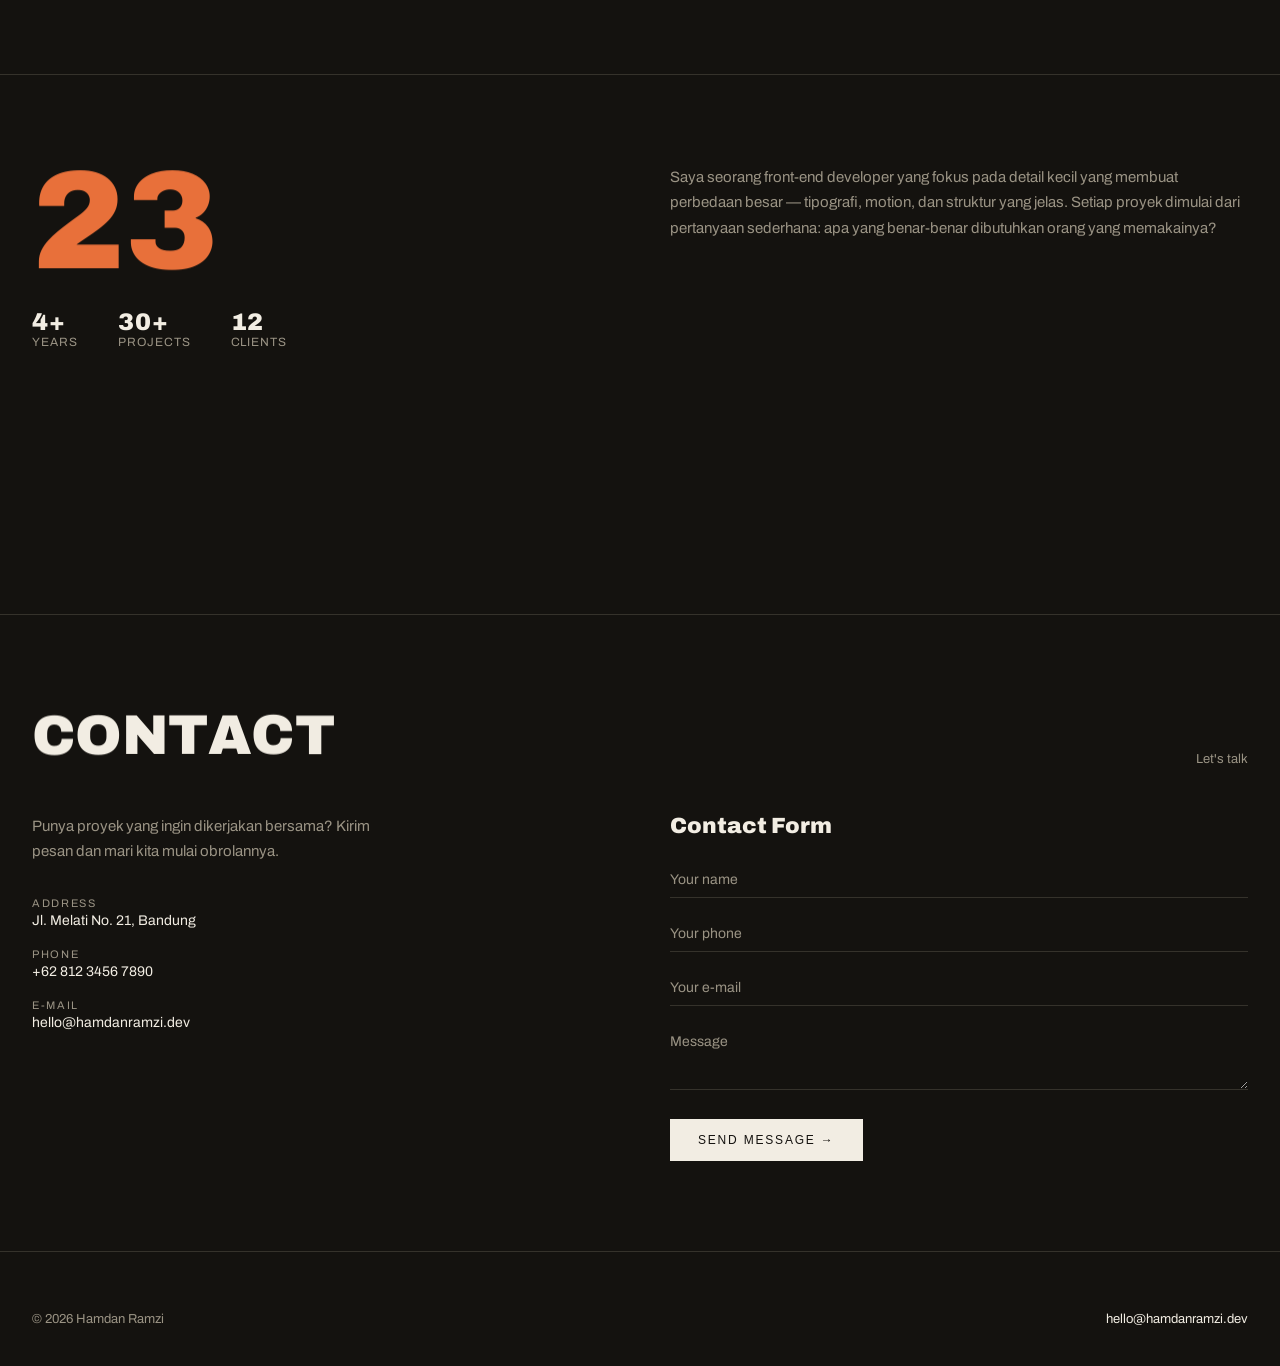
==== commit 15a60d41: "Update index.html" ====
--- a/index.html
+++ b/index.html
@@ -37,3 +37,109 @@
   </div>
 
   <div class="bounceCardsContainer">
+    <div class="card" data-title="Nootspaces" data-desc="Media website untuk mendokumentasikan pemikiran dan ide, dengan estetika modern yang mencerminkan gaya media minimalis." data-year="2026" data-type="Design & Development">
+      <img class="image" src="1.jpg" alt="Nootspaces">
+    </div>
+    <div class="card" data-title="Studio Archive" data-desc="Arsip proyek studio, disusun rapi dengan navigasi yang jelas dan fokus pada tipografi." data-year="2025" data-type="Development">
+      <img class="image" src="2.jpg" alt="Studio Archive">
+    </div>
+    <div class="card" data-title="Monoline" data-desc="Eksplorasi desain visual bertema garis tunggal (monoline), sederhana dan penuh detail." data-year="2025" data-type="Design">
+      <img class="image" src="3.jpg" alt="Monoline">
+    </div>
+  </div>
+
+  <div class="work-caption" id="workCaption">
+    <div class="wc-meta">
+      <span id="wcYear">—</span>
+      <span id="wcType">Tap salah satu foto di atas</span>
+    </div>
+    <h3 id="wcTitle">Pilih Project</h3>
+    <p id="wcDesc" class="typewrite"></p>
+  </div>
+</section>
+
+<section id="about" class="about">
+  <div>
+    <div class="big-num" id="splitNum">23</div>
+    <div class="about-stats">
+      <div><strong>4+</strong>Years</div>
+      <div><strong>30+</strong>Projects</div>
+      <div><strong>12</strong>Clients</div>
+    </div>
+  </div>
+  <p>Saya seorang front-end developer yang fokus pada detail kecil yang membuat perbedaan besar — tipografi, motion, dan struktur yang jelas. Setiap proyek dimulai dari pertanyaan sederhana: apa yang benar-benar dibutuhkan orang yang memakainya?</p>
+</section>
+
+<section id="contact">
+  <div class="section-head">
+    <h2 id="splitContact">CONTACT</h2>
+    <div class="count">Let's talk</div>
+  </div>
+  <div class="contact-grid">
+    <div>
+      <p class="desc">Punya proyek yang ingin dikerjakan bersama? Kirim pesan dan mari kita mulai obrolannya.</p>
+      <div class="info-block"><label>Address</label><div>Jl. Melati No. 21, Bandung</div></div>
+      <div class="info-block"><label>Phone</label><div>+62 812 3456 7890</div></div>
+      <div class="info-block"><label>E-mail</label><div>hello@hamdanramzi.dev</div></div>
+    </div>
+    <div class="form">
+      <h3>Contact Form</h3>
+      <form action="#" method="post">
+        <div class="field"><input type="text" name="name" placeholder="Your name"></div>
+        <div class="field"><input type="tel" name="phone" placeholder="Your phone"></div>
+        <div class="field"><input type="email" name="email" placeholder="Your e-mail"></div>
+        <div class="field"><textarea name="message" rows="3" placeholder="Message"></textarea></div>
+        <button type="submit" class="send-btn">Send Message →</button>
+      </form>
+    </div>
+  </div>
+</section>
+
+</main>
+
+<footer>
+  <div>© 2026 Hamdan Ramzi</div>
+  <a href="mailto:hello@hamdanramzi.dev">hello@hamdanramzi.dev</a>
+</footer>
+
+<script src="animasi.js"></script>
+<script src="typetext.js"></script>
+<script src="circulartext.js"></script>
+<script>
+  initBounceCards('.bounceCardsContainer', {
+    cardStyles: [
+      { rotation: -8, x: -90 },
+      { rotation: 4, x: 0 },
+      { rotation: -3, x: 90 }
+    ]
+  });
+
+  initCircularText('#heroCircular', {
+    text: "EVERYTHING*ABOUT*ME*",
+    spinDuration: 20,
+    onHover: "speedUp",
+    radius: 30
+  });
+
+  initSplitText('#splitPortofolio, #splitNum, #splitWork, #splitContact', {
+    delay: 50,
+    duration: 1.25,
+    ease: 'power3.out',
+    from: { opacity: 0, y: 60 },
+    to: { opacity: 1, y: 0 },
+    threshold: 0.1,
+    rootMargin: '0px'
+  });
+
+  document.querySelectorAll('.bounceCardsContainer .card').forEach(function (card) {
+    card.addEventListener('click', function () {
+      document.getElementById('wcTitle').textContent = card.dataset.title;
+      document.getElementById('wcYear').textContent = card.dataset.year;
+      document.getElementById('wcType').textContent = card.dataset.type;
+      typeOnce(document.getElementById('wcDesc'), card.dataset.desc, 25);
+    });
+  });
+</script>
+
+</body>
+</html>
